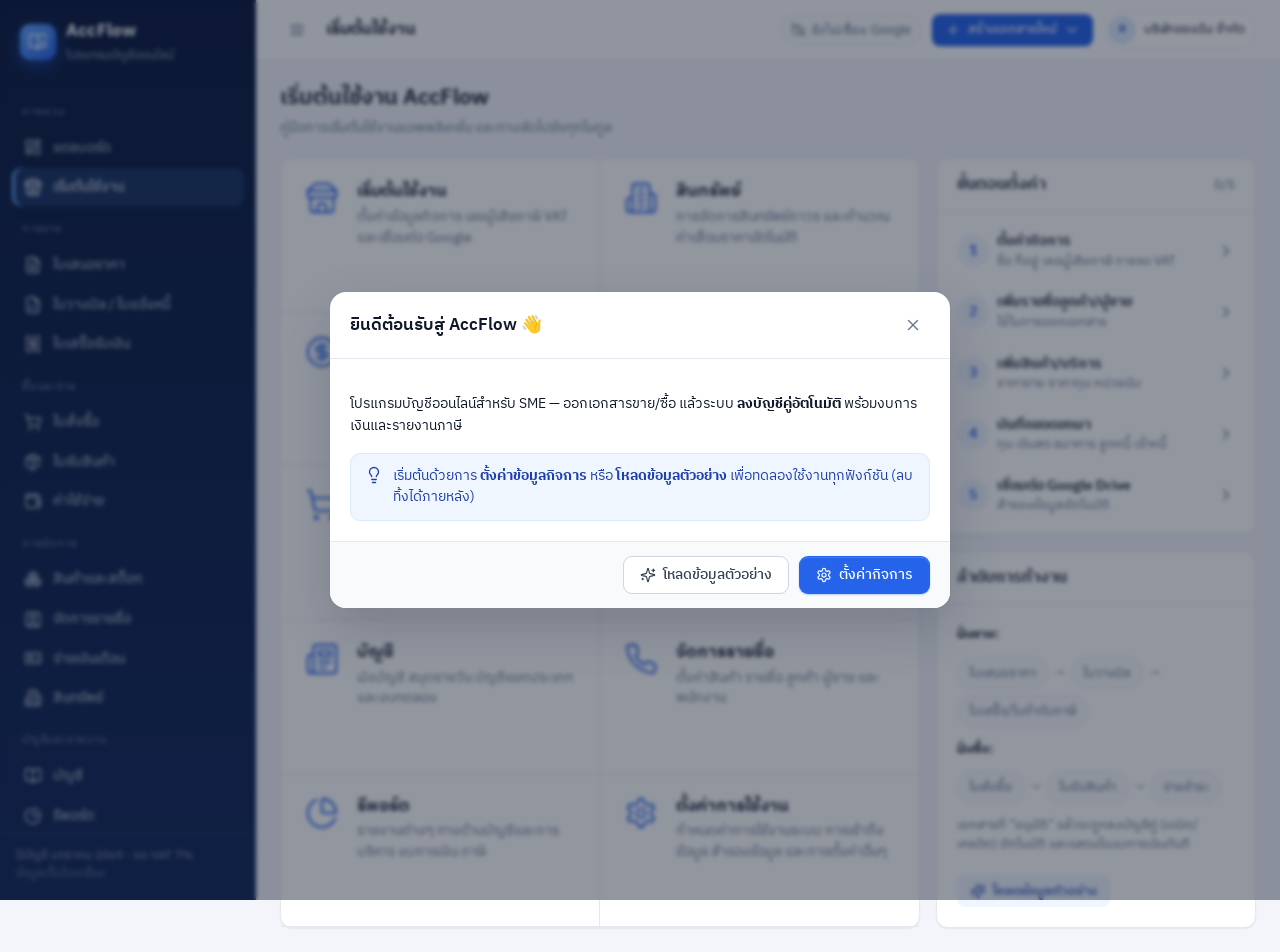
==== index.html @ b4a0552b "AccFlow: Thai online accounting web app Static SPA for GitHub Pages with Google Apps Script backend " ====
<!doctype html>
<html lang="th">
<head>
  <meta charset="utf-8">
  <meta name="viewport" content="width=device-width, initial-scale=1">
  <title>AccFlow — โปรแกรมบัญชีออนไลน์</title>
  <meta name="description" content="โปรแกรมบัญชีออนไลน์สำหรับ SME ไทย: ใบเสนอราคา ใบวางบิล ใบเสร็จ ซื้อ/ค่าใช้จ่าย สต็อก เงินเดือน สินทรัพย์ งบการเงิน ภาษี">
  <meta name="theme-color" content="#0b1b3f">
  <link rel="icon" href="data:image/svg+xml,%3Csvg xmlns='http://www.w3.org/2000/svg' viewBox='0 0 32 32'%3E%3Crect width='32' height='32' rx='8' fill='%232563eb'/%3E%3Cpath d='M9 22V10h3l4 7 4-7h3v12' stroke='white' stroke-width='2.5' fill='none' stroke-linejoin='round'/%3E%3C/svg%3E">
  <link rel="preconnect" href="https://fonts.googleapis.com">
  <link rel="preconnect" href="https://fonts.gstatic.com" crossorigin>
  <link href="https://fonts.googleapis.com/css2?family=IBM+Plex+Sans+Thai:wght@300;400;500;600;700&display=swap" rel="stylesheet">
  <link rel="stylesheet" href="css/style.css">
</head>
<body>
  <div class="app">
    <aside class="sidebar" id="sidebar">
      <div class="brand">
        <div class="brand-logo"><i data-lucide="book-open-check" class="ic"></i></div>
        <div><b>AccFlow</b><small>โปรแกรมบัญชีออนไลน์</small></div>
      </div>
      <nav class="nav" id="nav"></nav>
      <div class="sidebar-foot" id="sidebar-foot"></div>
    </aside>
    <div class="scrim" onclick="document.body.classList.remove('nav-open')"></div>
    <div class="main">
      <header class="topbar">
        <button class="icon-btn menu-btn" onclick="document.body.classList.toggle('nav-open')" aria-label="เมนู"><i data-lucide="menu" class="ic"></i></button>
        <div>
          <h1 id="page-title">แดชบอร์ด</h1>
        </div>
        <div class="topbar-right">
          <button id="sync-status" class="sync-pill" onclick="location.hash='#/settings/google'"></button>
          <div class="dropdown" id="new-doc-dd">
            <button class="btn btn-primary btn-sm" onclick="App.toggleDropdown('new-doc-dd', event)"><i data-lucide="plus" class="ic"></i><span class="hide-sm">สร้างเอกสารใหม่</span><i data-lucide="chevron-down" class="ic"></i></button>
            <div class="dropdown-menu" id="new-doc-menu"></div>
          </div>
          <div class="user-chip" id="user-chip"></div>
        </div>
      </header>
      <main class="content" id="view"></main>
    </div>
  </div>

  <script src="vendor/lucide.min.js"></script>
  <script src="vendor/chart.umd.min.js"></script>
  <script src="js/util.js"></script>
  <script src="js/store.js"></script>
  <script src="js/accounting.js"></script>
  <script src="js/print.js"></script>
  <script src="js/demo.js"></script>
  <script src="js/pages/dashboard.js"></script>
  <script src="js/pages/documents.js"></script>
  <script src="js/pages/contacts.js"></script>
  <script src="js/pages/products.js"></script>
  <script src="js/pages/payroll.js"></script>
  <script src="js/pages/assets.js"></script>
  <script src="js/pages/accounting.js"></script>
  <script src="js/pages/reports.js"></script>
  <script src="js/pages/settings.js"></script>
  <script src="js/app.js"></script>
</body>
</html>
---- css/style.css ----
/* ============================================================
 * AccFlow Design System
 * ============================================================ */
:root {
  --primary: #2563eb; --primary-600: #1d4ed8; --primary-700: #1e40af; --primary-50: #eff6ff; --primary-100: #dbeafe;
  --navy: #0b1b3f; --navy-2: #12285a;
  --bg: #f3f5fa; --surface: #ffffff; --surface-2: #f8fafc; --border: #e4e8f0; --border-strong: #cfd6e3;
  --text: #0f172a; --text-2: #334155; --muted: #64748b; --muted-2: #94a3b8;
  --success: #16a34a; --success-50: #ecfdf3; --warning: #d97706; --warning-50: #fffbeb;
  --danger: #dc2626; --danger-50: #fef2f2; --orange: #f97316; --orange-50: #fff7ed; --violet: #7c3aed; --violet-50: #f5f3ff;
  --teal: #0d9488; --teal-50: #f0fdfa;
  --radius: 12px; --radius-sm: 8px; --radius-lg: 16px;
  --shadow-sm: 0 1px 2px rgba(15, 23, 42, .06);
  --shadow: 0 1px 3px rgba(15, 23, 42, .06), 0 4px 16px rgba(15, 23, 42, .05);
  --shadow-lg: 0 20px 50px rgba(15, 23, 42, .18);
  --sidebar-w: 256px; --topbar-h: 60px;
  --font: 'IBM Plex Sans Thai', 'Sarabun', system-ui, -apple-system, 'Segoe UI', sans-serif;
}
* { box-sizing: border-box; }
html, body { margin: 0; padding: 0; }
body { font-family: var(--font); font-size: 14px; line-height: 1.55; color: var(--text); background: var(--bg); -webkit-font-smoothing: antialiased; }
a { color: var(--primary); text-decoration: none; }
a:hover { text-decoration: underline; }
h1, h2, h3, h4 { margin: 0; font-weight: 600; line-height: 1.3; }
.ic { width: 18px; height: 18px; flex-shrink: 0; }
.num { text-align: right; font-variant-numeric: tabular-nums; white-space: nowrap; }
.muted { color: var(--muted); }
.small { font-size: 12.5px; }
.nowrap { white-space: nowrap; }
.right { text-align: right; } .center { text-align: center; }
.mt-0{margin-top:0}.mt-1{margin-top:8px}.mt-2{margin-top:16px}.mt-3{margin-top:24px}.mb-2{margin-bottom:16px}
.flex { display: flex; align-items: center; gap: 8px; } .flex-1 { flex: 1; } .wrap { flex-wrap: wrap; } .between { justify-content: space-between; }
.grid { display: grid; gap: 16px; }
.g2 { grid-template-columns: repeat(2, minmax(0, 1fr)); } .g3 { grid-template-columns: repeat(3, minmax(0, 1fr)); } .g4 { grid-template-columns: repeat(4, minmax(0, 1fr)); }
.text-success { color: var(--success); } .text-danger { color: var(--danger); } .text-warning { color: var(--warning); } .text-primary { color: var(--primary); }
.fw-6 { font-weight: 600; } .fw-7 { font-weight: 700; }

/* ---------------- Layout ---------------- */
.app { display: flex; min-height: 100vh; }
.sidebar { position: fixed; inset: 0 auto 0 0; width: var(--sidebar-w); background: linear-gradient(180deg, var(--navy) 0%, var(--navy-2) 100%); color: #cbd5e1; display: flex; flex-direction: column; z-index: 40; transition: transform .25s; }
.brand { display: flex; align-items: center; gap: 10px; padding: 18px 20px; color: #fff; }
.brand-logo { width: 36px; height: 36px; border-radius: 10px; background: linear-gradient(135deg, #60a5fa, #2563eb); display: grid; place-items: center; box-shadow: 0 6px 16px rgba(37, 99, 235, .45); }
.brand-logo .ic { color: #fff; width: 20px; height: 20px; }
.brand b { font-size: 17px; letter-spacing: .2px; display: block; }
.brand small { font-size: 11.5px; color: #93a4c3; }
.nav { flex: 1; overflow-y: auto; padding: 6px 12px 16px; }
.nav::-webkit-scrollbar { width: 6px; } .nav::-webkit-scrollbar-thumb { background: rgba(255,255,255,.12); border-radius: 3px; }
.nav-sec { font-size: 11px; text-transform: uppercase; letter-spacing: .8px; color: #6f81a6; padding: 14px 10px 6px; }
.nav a { display: flex; align-items: center; gap: 11px; padding: 8.5px 12px; color: #cbd5e1; border-radius: 9px; font-size: 14px; margin: 1px 0; transition: background .15s, color .15s; }
.nav a:hover { background: rgba(255, 255, 255, .06); color: #fff; text-decoration: none; }
.nav a.active { background: rgba(96, 165, 250, .16); color: #fff; box-shadow: inset 3px 0 0 #60a5fa; }
.nav a .ic { width: 18px; height: 18px; opacity: .9; }
.nav a .badge { margin-left: auto; }
.sidebar-foot { padding: 12px 16px 16px; border-top: 1px solid rgba(255, 255, 255, .07); font-size: 12px; color: #8193b5; }
.main { flex: 1; margin-left: var(--sidebar-w); min-width: 0; display: flex; flex-direction: column; }
.topbar { position: sticky; top: 0; z-index: 30; height: var(--topbar-h); background: rgba(255, 255, 255, .88); backdrop-filter: blur(10px); border-bottom: 1px solid var(--border); display: flex; align-items: center; gap: 12px; padding: 0 24px; }
.topbar h1 { font-size: 17px; font-weight: 600; }
.topbar .crumbs { color: var(--muted); font-size: 13px; }
.topbar-right { margin-left: auto; display: flex; align-items: center; gap: 10px; }
.menu-btn { display: none; }
.user-chip { display: flex; align-items: center; gap: 8px; padding: 4px 10px 4px 4px; border: 1px solid var(--border); border-radius: 999px; background: #fff; font-size: 13px; max-width: 220px; }
.user-chip .avatar { width: 28px; height: 28px; border-radius: 50%; background: var(--primary-100); color: var(--primary-700); display: grid; place-items: center; font-weight: 600; font-size: 12px; flex-shrink: 0; }
.user-chip span { overflow: hidden; text-overflow: ellipsis; white-space: nowrap; }
.content { padding: 24px; max-width: 1480px; width: 100%; margin: 0 auto; }
.page-head { display: flex; align-items: flex-end; justify-content: space-between; gap: 16px; margin-bottom: 20px; flex-wrap: wrap; }
.page-head h2 { font-size: 22px; }
.page-head p { margin: 4px 0 0; color: var(--muted); }

/* ---------------- Sync pill ---------------- */
.sync-pill { display: inline-flex; align-items: center; gap: 6px; font-size: 12.5px; padding: 5px 10px; border-radius: 999px; background: var(--surface-2); border: 1px solid var(--border); color: var(--muted); cursor: pointer; }
.sync-pill .ic { width: 15px; height: 15px; }
.sync-pill.ok { color: var(--success); background: var(--success-50); border-color: #bbf7d0; }
.sync-pill.warn { color: var(--warning); background: var(--warning-50); border-color: #fde68a; }
.sync-pill.err { color: var(--danger); background: var(--danger-50); border-color: #fecaca; }
.spin .ic { animation: spin 1s linear infinite; }
@keyframes spin { to { transform: rotate(360deg); } }

/* ---------------- Buttons ---------------- */
.btn { display: inline-flex; align-items: center; justify-content: center; gap: 7px; height: 38px; padding: 0 16px; border-radius: 9px; border: 1px solid transparent; font: inherit; font-weight: 500; font-size: 14px; cursor: pointer; transition: all .15s; white-space: nowrap; background: #fff; color: var(--text-2); }
.btn .ic { width: 16px; height: 16px; }
.btn:hover { text-decoration: none; }
.btn:disabled { opacity: .5; cursor: not-allowed; }
.btn-primary { background: var(--primary); color: #fff; box-shadow: 0 1px 2px rgba(37, 99, 235, .3), inset 0 1px 0 rgba(255,255,255,.15); }
.btn-primary:hover:not(:disabled) { background: var(--primary-600); }
.btn-outline { border-color: var(--border-strong); background: #fff; }
.btn-outline:hover:not(:disabled) { border-color: var(--primary); color: var(--primary); background: var(--primary-50); }
.btn-ghost { background: transparent; color: var(--text-2); }
.btn-ghost:hover:not(:disabled) { background: var(--surface-2); }
.btn-success { background: var(--success); color: #fff; } .btn-success:hover:not(:disabled) { background: #15803d; }
.btn-danger { background: var(--danger); color: #fff; } .btn-danger:hover:not(:disabled) { background: #b91c1c; }
.btn-soft { background: var(--primary-50); color: var(--primary-700); } .btn-soft:hover:not(:disabled) { background: var(--primary-100); }
.btn-sm { height: 32px; padding: 0 12px; font-size: 13px; border-radius: 8px; }
.btn-xs { height: 26px; padding: 0 9px; font-size: 12px; border-radius: 6px; }
.icon-btn { width: 34px; height: 34px; display: inline-grid; place-items: center; border-radius: 8px; border: 0; background: transparent; color: var(--muted); cursor: pointer; }
.icon-btn:hover { background: var(--surface-2); color: var(--text); }
.icon-btn.danger:hover { background: var(--danger-50); color: var(--danger); }
.btn-group { display: inline-flex; gap: 8px; flex-wrap: wrap; }

/* dropdown */
.dropdown { position: relative; }
.dropdown-menu { position: absolute; right: 0; top: calc(100% + 6px); min-width: 230px; background: #fff; border: 1px solid var(--border); border-radius: 12px; box-shadow: var(--shadow-lg); padding: 6px; display: none; z-index: 60; }
.dropdown.open .dropdown-menu { display: block; animation: pop .15s ease-out; }
.dropdown-menu a, .dropdown-menu button { display: flex; align-items: center; gap: 10px; width: 100%; padding: 9px 12px; border-radius: 8px; color: var(--text-2); background: none; border: 0; font: inherit; cursor: pointer; text-align: left; }
.dropdown-menu a:hover, .dropdown-menu button:hover { background: var(--primary-50); color: var(--primary-700); text-decoration: none; }
.dropdown-menu .sep { height: 1px; background: var(--border); margin: 6px 4px; }
.dropdown-menu .lbl { font-size: 11px; color: var(--muted-2); padding: 6px 12px 2px; text-transform: uppercase; letter-spacing: .6px; }
@keyframes pop { from { opacity: 0; transform: translateY(-4px); } to { opacity: 1; transform: none; } }

/* ---------------- Cards ---------------- */
.card { background: var(--surface); border: 1px solid var(--border); border-radius: var(--radius); box-shadow: var(--shadow-sm); }
.card-head { display: flex; align-items: center; justify-content: space-between; gap: 12px; padding: 16px 20px; border-bottom: 1px solid var(--border); }
.card-head h3 { font-size: 15.5px; }
.card-body { padding: 20px; }
.card-body.p0 { padding: 0; }
.card + .card { margin-top: 16px; }
.grid > .card + .card, .grid > .card { margin-top: 0; }
.g21 { grid-template-columns: minmax(0, 2fr) minmax(0, 1fr); }
.g5 { grid-template-columns: repeat(5, minmax(0, 1fr)); }

/* KPI */
.kpi { padding: 18px 20px; display: flex; gap: 14px; align-items: flex-start; }
.kpi-ic { width: 44px; height: 44px; border-radius: 12px; display: grid; place-items: center; flex-shrink: 0; }
.kpi-ic .ic { width: 22px; height: 22px; }
.kpi-label { color: var(--muted); font-size: 13px; }
.kpi-value { font-size: 23px; font-weight: 700; letter-spacing: -.3px; font-variant-numeric: tabular-nums; margin-top: 2px; }
.kpi-sub { font-size: 12px; color: var(--muted); margin-top: 2px; }
.tone-blue { background: var(--primary-50); color: var(--primary); } .tone-green { background: var(--success-50); color: var(--success); }
.tone-orange { background: var(--orange-50); color: var(--orange); } .tone-red { background: var(--danger-50); color: var(--danger); }
.tone-violet { background: var(--violet-50); color: var(--violet); } .tone-teal { background: var(--teal-50); color: var(--teal); }

/* Hero welcome */
.hero { background: linear-gradient(120deg, #1e3a8a 0%, #2563eb 55%, #3b82f6 100%); color: #fff; border-radius: var(--radius-lg); padding: 24px 28px; position: relative; overflow: hidden; display: flex; justify-content: space-between; gap: 24px; flex-wrap: wrap; }
.hero::after { content: ''; position: absolute; right: -60px; top: -80px; width: 280px; height: 280px; border-radius: 50%; background: rgba(255, 255, 255, .08); }
.hero::before { content: ''; position: absolute; right: 120px; bottom: -120px; width: 220px; height: 220px; border-radius: 50%; background: rgba(255, 255, 255, .06); }
.hero h2 { font-size: 22px; } .hero p { margin: 6px 0 0; color: #dbeafe; font-size: 13.5px; }
.hero .meta { display: flex; gap: 18px; flex-wrap: wrap; margin-top: 14px; font-size: 13px; color: #e0ecff; }
.hero .meta span { display: inline-flex; align-items: center; gap: 6px; }
.hero .meta .ic { width: 15px; height: 15px; }
.hero-actions { display: flex; gap: 10px; align-items: flex-end; position: relative; z-index: 1; flex-wrap: wrap; }
.hero .btn { background: rgba(255, 255, 255, .15); color: #fff; border-color: rgba(255, 255, 255, .25); }
.hero .btn:hover { background: rgba(255, 255, 255, .25); }
.hero .btn-white { background: #fff; color: var(--primary-700); }
.hero .btn-white:hover { background: #eff6ff; }

/* Quick action tiles */
.qa { padding: 20px; text-align: center; transition: transform .15s, box-shadow .15s; }
.qa:hover { transform: translateY(-2px); box-shadow: var(--shadow); }
.qa-ic { width: 64px; height: 64px; border-radius: 18px; margin: 0 auto 12px; display: grid; place-items: center; }
.qa-ic .ic { width: 30px; height: 30px; }
.qa h4 { font-size: 16px; margin-bottom: 10px; }
.qa ul { list-style: none; padding: 0; margin: 0; text-align: left; }
.qa li a { display: flex; align-items: center; gap: 8px; padding: 6px 8px; border-radius: 8px; font-size: 13.5px; }
.qa li a:hover { background: var(--primary-50); text-decoration: none; }
.qa li .ic { width: 15px; height: 15px; }

/* status summary list (dashboard right) */
.stat-list { list-style: none; margin: 0; padding: 0; }
.stat-list li { display: flex; justify-content: space-between; padding: 7px 0; border-bottom: 1px dashed var(--border); font-size: 13.5px; }
.stat-list li:last-child { border-bottom: 0; }
.stat-list li a { color: var(--text-2); }
.stat-list .danger, .stat-list .danger a { color: var(--danger); }

/* Hub (getting-started) */
.hub { display: grid; grid-template-columns: repeat(2, minmax(0, 1fr)); }
.hub a { display: flex; gap: 18px; padding: 22px 24px; border-bottom: 1px solid var(--border); color: var(--text); transition: background .15s; }
.hub a:nth-child(odd) { border-right: 1px solid var(--border); }
.hub a:hover { background: var(--primary-50); text-decoration: none; }
.hub .ic { width: 34px; height: 34px; color: var(--primary); stroke-width: 1.5; }
.hub h4 { font-size: 16.5px; } .hub p { margin: 4px 0 0; color: var(--muted); font-size: 13.5px; }

/* ---------------- Summary strip (document lists) ---------------- */
.strip { display: grid; grid-template-columns: 180px repeat(3, minmax(0, 1fr)); gap: 0; border-radius: var(--radius); overflow: hidden; border: 1px solid var(--border); background: #fff; margin-bottom: 16px; }
.strip-first { padding: 14px 18px; text-align: center; display: flex; flex-direction: column; justify-content: center; border-right: 1px solid var(--border); }
.strip-first .lbl { font-size: 13px; font-weight: 600; } .strip-first .n { font-size: 30px; font-weight: 700; line-height: 1.2; } .strip-first .s { font-size: 12px; color: var(--muted); }
.strip-box { padding: 14px 18px; color: #fff; cursor: pointer; position: relative; transition: filter .15s; }
.strip-box:hover { filter: brightness(1.05); }
.strip-box.active::after { content: ''; position: absolute; left: 0; right: 0; bottom: 0; height: 4px; background: rgba(0, 0, 0, .25); }
.strip-box .t { font-size: 13px; font-weight: 600; opacity: .95; }
.strip-box .c { font-size: 12px; opacity: .9; margin-top: 4px; }
.strip-box .v { font-size: 20px; font-weight: 700; font-variant-numeric: tabular-nums; }
.sb-orange { background: linear-gradient(135deg, #f97316, #ea580c); }
.sb-slate { background: linear-gradient(135deg, #7c8aa5, #64748b); }
.sb-green { background: linear-gradient(135deg, #22c55e, #16a34a); }
.sb-blue { background: linear-gradient(135deg, #3b82f6, #2563eb); }
.sb-violet { background: linear-gradient(135deg, #8b5cf6, #7c3aed); }

/* ---------------- Toolbar / filters ---------------- */
.toolbar { display: flex; align-items: center; gap: 10px; padding: 12px 16px; border-bottom: 1px solid var(--border); flex-wrap: wrap; }
.search { position: relative; flex: 1; min-width: 200px; max-width: 420px; }
.search .ic { position: absolute; left: 11px; top: 50%; transform: translateY(-50%); color: var(--muted-2); width: 17px; height: 17px; }
.search input { padding-left: 36px !important; }
.tabs { display: flex; gap: 4px; border-bottom: 1px solid var(--border); padding: 0 16px; overflow-x: auto; }
.tabs a, .tabs button { padding: 12px 14px; color: var(--muted); border: 0; background: none; font: inherit; font-weight: 500; cursor: pointer; border-bottom: 2px solid transparent; margin-bottom: -1px; white-space: nowrap; display: inline-flex; gap: 7px; align-items: center; }
.tabs a:hover, .tabs button:hover { color: var(--text); text-decoration: none; }
.tabs .active { color: var(--primary); border-bottom-color: var(--primary); }
.tabs .ic { width: 16px; height: 16px; }
.seg { display: inline-flex; background: var(--surface-2); border: 1px solid var(--border); border-radius: 9px; padding: 3px; }
.seg button { border: 0; background: none; font: inherit; font-size: 13px; padding: 5px 12px; border-radius: 7px; color: var(--muted); cursor: pointer; }
.seg button.active { background: #fff; color: var(--primary-700); box-shadow: var(--shadow-sm); font-weight: 500; }

/* ---------------- Forms ---------------- */
.field { display: flex; flex-direction: column; gap: 6px; }
.field > label, .lbl-sm { font-size: 13px; color: var(--text-2); font-weight: 500; }
.field .hint { font-size: 12px; color: var(--muted); }
.req::after { content: ' *'; color: var(--danger); }
input[type=text], input[type=number], input[type=date], input[type=email], input[type=tel], input[type=url], input[type=password], input[type=month], input:not([type]), select, textarea {
  width: 100%; height: 38px; padding: 0 12px; border: 1px solid var(--border-strong); border-radius: 9px; font: inherit; font-size: 14px; color: var(--text); background: #fff; transition: border-color .15s, box-shadow .15s; }
textarea { height: auto; min-height: 76px; padding: 9px 12px; resize: vertical; }
select { appearance: none; background-image: url("data:image/svg+xml,%3Csvg xmlns='http://www.w3.org/2000/svg' width='16' height='16' fill='none' stroke='%2364748b' stroke-width='2' viewBox='0 0 24 24'%3E%3Cpath d='m6 9 6 6 6-6'/%3E%3C/svg%3E"); background-repeat: no-repeat; background-position: right 10px center; padding-right: 32px; }
input:focus, select:focus, textarea:focus { outline: none; border-color: var(--primary); box-shadow: 0 0 0 3px rgba(37, 99, 235, .15); }
input[readonly], input:disabled, select:disabled, textarea:disabled, textarea[readonly] { background: var(--surface-2); color: var(--text-2); }
input.num { text-align: right; }
.check { display: inline-flex; align-items: center; gap: 8px; cursor: pointer; user-select: none; }
.check input { width: 17px; height: 17px; accent-color: var(--primary); }
.form-grid { display: grid; grid-template-columns: repeat(2, minmax(0, 1fr)); gap: 14px 16px; }
.form-grid .full { grid-column: 1 / -1; }
.form-grid.g3 { grid-template-columns: repeat(3, minmax(0, 1fr)); }
.form-grid.g4 { grid-template-columns: repeat(4, minmax(0, 1fr)); }
.input-sm { height: 32px !important; font-size: 13.5px !important; padding: 0 8px !important; }

/* switch */
.switch { position: relative; width: 38px; height: 22px; display: inline-block; flex-shrink: 0; }
.switch input { opacity: 0; width: 0; height: 0; }
.switch span { position: absolute; inset: 0; background: #cbd5e1; border-radius: 22px; cursor: pointer; transition: .2s; }
.switch span::before { content: ''; position: absolute; width: 16px; height: 16px; left: 3px; top: 3px; background: #fff; border-radius: 50%; transition: .2s; box-shadow: 0 1px 2px rgba(0,0,0,.2); }
.switch input:checked + span { background: var(--primary); }
.switch input:checked + span::before { transform: translateX(16px); }
.switch input:disabled + span { opacity: .45; cursor: not-allowed; }

/* ---------------- Tables ---------------- */
.table-wrap { overflow-x: auto; }
table.tbl { width: 100%; border-collapse: collapse; font-size: 13.5px; }
.tbl th { background: var(--surface-2); color: var(--text-2); font-weight: 600; text-align: left; padding: 11px 14px; border-bottom: 1px solid var(--border); white-space: nowrap; font-size: 13px; }
.tbl td { padding: 11px 14px; border-bottom: 1px solid var(--border); vertical-align: middle; }
.tbl tbody tr:hover td { background: #f8fbff; }
.tbl tr.clickable { cursor: pointer; }
.tbl tfoot td { font-weight: 700; background: var(--surface-2); border-top: 2px solid var(--border-strong); }
.tbl .sub td { background: #fbfcfe; }
.tbl tr.group td { background: var(--primary-50); font-weight: 600; color: var(--primary-700); }
.tbl.compact td, .tbl.compact th { padding: 7px 12px; }
.tbl .doc-link { font-weight: 600; }
.tbl td.actions { white-space: nowrap; text-align: right; width: 1%; }
.empty { text-align: center; padding: 56px 20px; color: var(--muted); }
.empty .ic { width: 48px; height: 48px; color: var(--muted-2); stroke-width: 1.3; margin-bottom: 10px; }
.empty h4 { color: var(--text-2); margin-bottom: 4px; font-size: 15px; }
.pager { display: flex; align-items: center; justify-content: space-between; padding: 12px 16px; font-size: 13px; color: var(--muted); gap: 12px; flex-wrap: wrap; }
.pager .sizes button { border: 0; background: none; color: var(--primary); cursor: pointer; font: inherit; padding: 2px 5px; }
.pager .sizes button.active { font-weight: 700; text-decoration: underline; }

/* status chips */
.chip { display: inline-flex; align-items: center; gap: 6px; font-size: 12.5px; font-weight: 500; padding: 3px 10px; border-radius: 999px; white-space: nowrap; }
.chip::before { content: ''; width: 7px; height: 7px; border-radius: 50%; background: currentColor; }
.chip-draft { background: #f1f5f9; color: #64748b; }
.chip-pending { background: var(--warning-50); color: var(--warning); }
.chip-approved { background: var(--primary-50); color: var(--primary); }
.chip-paid, .chip-done { background: var(--success-50); color: var(--success); }
.chip-overdue, .chip-void { background: var(--danger-50); color: var(--danger); }
.chip-info { background: var(--violet-50); color: var(--violet); }
.badge { display: inline-grid; place-items: center; min-width: 20px; height: 20px; padding: 0 6px; font-size: 11px; font-weight: 600; border-radius: 10px; background: var(--danger); color: #fff; }
.tag { display: inline-block; font-size: 11.5px; padding: 1px 8px; border-radius: 6px; background: var(--surface-2); border: 1px solid var(--border); color: var(--muted); }

/* ---------------- Document editor ---------------- */
.doc-head { display: flex; justify-content: space-between; align-items: center; gap: 16px; flex-wrap: wrap; margin-bottom: 16px; }
.doc-head .title { display: flex; align-items: center; gap: 12px; }
.doc-head h2 { font-size: 20px; }
.doc-paper { background: #fff; border: 1px solid var(--border); border-radius: var(--radius-lg); box-shadow: var(--shadow); }
.doc-paper .section { padding: 22px 26px; border-bottom: 1px solid var(--border); }
.doc-paper .section:last-child { border-bottom: 0; }
.doc-grid { display: grid; grid-template-columns: 1.3fr 1fr; gap: 28px; }
.party-box { background: var(--surface-2); border: 1px dashed var(--border-strong); border-radius: 10px; padding: 12px 14px; font-size: 13px; color: var(--text-2); margin-top: 10px; min-height: 64px; }
.items-tbl { width: 100%; border-collapse: separate; border-spacing: 0; }
.items-tbl th { font-size: 12.5px; color: var(--muted); font-weight: 600; text-align: left; padding: 8px 6px; border-bottom: 1px solid var(--border); }
.items-tbl td { padding: 6px; vertical-align: top; border-bottom: 1px solid #f1f4f9; }
.items-tbl td.idx { color: var(--muted-2); width: 30px; padding-top: 14px; text-align: center; }
.items-tbl .amount { padding-top: 14px; font-weight: 600; }
.items-tbl input, .items-tbl select { height: 36px; font-size: 13.5px; }
.items-tbl .desc-wrap { display: flex; flex-direction: column; gap: 6px; }
.totals { width: 100%; max-width: 420px; margin-left: auto; }
.totals .row { display: flex; justify-content: space-between; align-items: center; gap: 12px; padding: 7px 0; font-size: 14px; }
.totals .row > span:last-child { font-variant-numeric: tabular-nums; }
.totals .row.grand { border-top: 2px solid var(--text); margin-top: 6px; padding-top: 12px; font-size: 17px; font-weight: 700; }
.totals .row.net { background: var(--primary-50); margin: 8px -12px 0; padding: 10px 12px; border-radius: 9px; color: var(--primary-700); font-weight: 700; font-size: 16px; }
.totals select, .totals input { height: 32px; font-size: 13px; width: auto; }
.baht-text { background: var(--surface-2); border-radius: 8px; padding: 8px 12px; font-size: 13px; color: var(--text-2); margin-top: 10px; text-align: center; }
.flow { display: flex; align-items: center; gap: 6px; flex-wrap: wrap; font-size: 13px; }
.flow .step { display: inline-flex; align-items: center; gap: 6px; padding: 5px 11px; border-radius: 999px; background: var(--surface-2); border: 1px solid var(--border); color: var(--muted); }
.flow .step.done { background: var(--success-50); border-color: #bbf7d0; color: var(--success); }
.flow .step.cur { background: var(--primary-50); border-color: var(--primary-100); color: var(--primary-700); font-weight: 600; }
.flow .arrow { color: var(--muted-2); }
.lock-note { display: flex; gap: 10px; align-items: center; background: var(--warning-50); border: 1px solid #fde68a; color: #92400e; padding: 10px 14px; border-radius: 10px; font-size: 13.5px; margin-bottom: 14px; }

/* ---------------- Reports ---------------- */
.report { max-width: 900px; margin: 0 auto; }
.report-title { text-align: center; padding: 22px 20px 6px; }
.report-title h3 { font-size: 18px; } .report-title p { margin: 4px 0 0; color: var(--muted); font-size: 13px; }
.fs { width: 100%; border-collapse: collapse; font-size: 14px; }
.fs td { padding: 7px 14px; }
.fs .h td { font-weight: 700; padding-top: 16px; color: var(--primary-700); }
.fs .i td:first-child { padding-left: 34px; }
.fs .t td { font-weight: 600; border-top: 1px solid var(--border-strong); }
.fs .gt td { font-weight: 700; border-top: 1px solid var(--text); border-bottom: 3px double var(--text); font-size: 15px; }
.fs .code { color: var(--muted); font-size: 12px; margin-right: 8px; }
.alert { display: flex; gap: 10px; padding: 12px 14px; border-radius: 10px; font-size: 13.5px; align-items: flex-start; }
.alert-ok { background: var(--success-50); color: #166534; border: 1px solid #bbf7d0; }
.alert-err { background: var(--danger-50); color: #991b1b; border: 1px solid #fecaca; }
.alert-info { background: var(--primary-50); color: var(--primary-700); border: 1px solid var(--primary-100); }
.alert-warn { background: var(--warning-50); color: #92400e; border: 1px solid #fde68a; }
.chart-box { position: relative; height: 290px; }

/* ---------------- Modal ---------------- */
.modal-overlay { position: fixed; inset: 0; background: rgba(15, 23, 42, .45); backdrop-filter: blur(2px); display: grid; place-items: center; z-index: 100; padding: 20px; opacity: 0; transition: opacity .2s; }
.modal-overlay.show { opacity: 1; }
.modal { background: #fff; border-radius: var(--radius-lg); box-shadow: var(--shadow-lg); width: 100%; max-height: calc(100vh - 40px); display: flex; flex-direction: column; transform: translateY(10px) scale(.98); transition: transform .2s; }
.modal-overlay.show .modal { transform: none; }
.modal-sm { max-width: 420px; } .modal-md { max-width: 620px; } .modal-lg { max-width: 860px; } .modal-xl { max-width: 1140px; }
.modal-head { display: flex; justify-content: space-between; align-items: center; padding: 16px 20px; border-bottom: 1px solid var(--border); }
.modal-head h3 { font-size: 17px; }
.modal-body { padding: 20px; overflow-y: auto; }
.modal-foot { padding: 14px 20px; border-top: 1px solid var(--border); display: flex; justify-content: flex-end; gap: 10px; background: var(--surface-2); border-radius: 0 0 var(--radius-lg) var(--radius-lg); }
.confirm-msg { margin: 0; font-size: 14.5px; color: var(--text-2); }

/* toast */
#toasts { position: fixed; right: 20px; bottom: 20px; z-index: 200; display: flex; flex-direction: column; gap: 10px; }
.toast { display: flex; align-items: center; gap: 10px; background: #0f172a; color: #fff; padding: 12px 16px; border-radius: 10px; box-shadow: var(--shadow-lg); font-size: 14px; transform: translateX(120%); transition: transform .3s; max-width: 380px; }
.toast.show { transform: none; }
.toast-success .ic { color: #4ade80; } .toast-error .ic { color: #f87171; } .toast-warning .ic { color: #fbbf24; } .toast-info .ic { color: #60a5fa; }

/* overlay for mobile sidebar */
.scrim { display: none; }

/* ---------------- Responsive ---------------- */
@media (max-width: 1100px) {
  .g4 { grid-template-columns: repeat(2, minmax(0, 1fr)); }
  .doc-grid { grid-template-columns: 1fr; }
}
@media (max-width: 900px) {
  .sidebar { transform: translateX(-100%); }
  body.nav-open .sidebar { transform: none; }
  body.nav-open .scrim { display: block; position: fixed; inset: 0; background: rgba(15, 23, 42, .4); z-index: 35; }
  .main { margin-left: 0; }
  .menu-btn { display: inline-grid; }
  .content { padding: 16px; }
  .topbar { padding: 0 12px; }
  .g3, .g2, .g21 { grid-template-columns: 1fr; }
  .g5 { grid-template-columns: repeat(2, minmax(0, 1fr)); }
  .hero { padding: 20px; }
  .page-head h2 { font-size: 19px; }
  .strip { grid-template-columns: 1fr 1fr; }
  .strip-first { grid-column: 1 / -1; border-right: 0; border-bottom: 1px solid var(--border); }
  .hub { grid-template-columns: 1fr; }
  .hub a:nth-child(odd) { border-right: 0; }
  .form-grid, .form-grid.g3, .form-grid.g4 { grid-template-columns: 1fr; }
  .user-chip span, .sync-pill span, .hide-sm { display: none; }
  .doc-paper .section { padding: 16px; }
}
@media (max-width: 560px) {
  .toolbar .flex { flex-wrap: wrap; } .toolbar input[type=date] { max-width: 150px; }
  .report { overflow-x: auto; } .g4 { grid-template-columns: 1fr; } }

@media print {
  .sidebar, .topbar, .no-print, .toolbar, .tabs, .pager { display: none !important; }
  .main { margin: 0; } .content { padding: 0; max-width: none; }
  .card { box-shadow: none; border: 0; }
  body { background: #fff; }
}
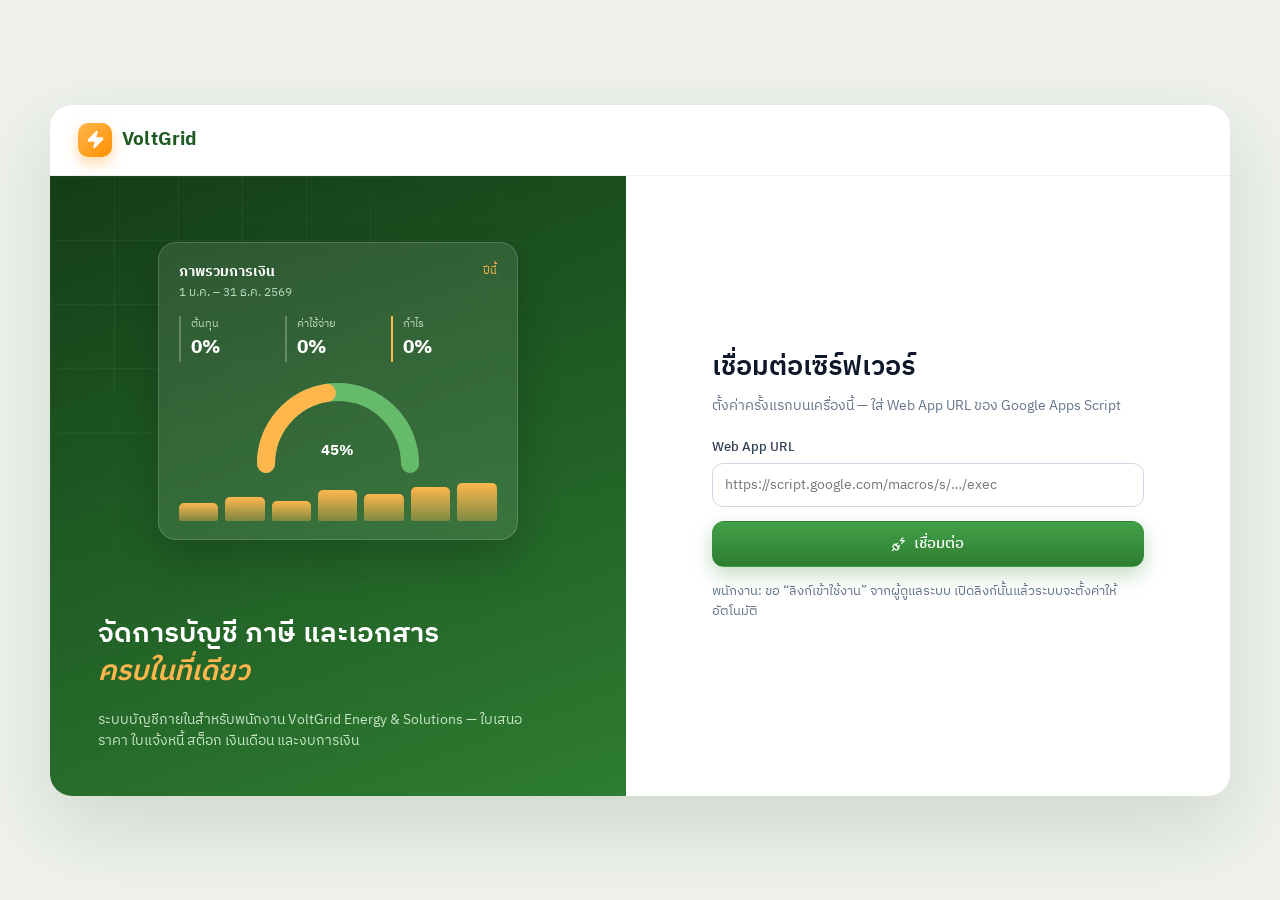
==== commit 9aa36667: "Add login, registration, user management and activity log; VoltGrid branding - Login page (split lay" ====
--- a/index.html
+++ b/index.html
@@ -3,10 +3,10 @@
 <head>
   <meta charset="utf-8">
   <meta name="viewport" content="width=device-width, initial-scale=1">
-  <title>AccFlow — โปรแกรมบัญชีออนไลน์</title>
+  <title>VoltGrid Accounting — ระบบบัญชีออนไลน์</title>
   <meta name="description" content="โปรแกรมบัญชีออนไลน์สำหรับ SME ไทย: ใบเสนอราคา ใบวางบิล ใบเสร็จ ซื้อ/ค่าใช้จ่าย สต็อก เงินเดือน สินทรัพย์ งบการเงิน ภาษี">
-  <meta name="theme-color" content="#0b1b3f">
-  <link rel="icon" href="data:image/svg+xml,%3Csvg xmlns='http://www.w3.org/2000/svg' viewBox='0 0 32 32'%3E%3Crect width='32' height='32' rx='8' fill='%232563eb'/%3E%3Cpath d='M9 22V10h3l4 7 4-7h3v12' stroke='white' stroke-width='2.5' fill='none' stroke-linejoin='round'/%3E%3C/svg%3E">
+  <meta name="theme-color" content="#1f5a23">
+  <link rel="icon" href="data:image/svg+xml,%3Csvg xmlns='http://www.w3.org/2000/svg' viewBox='0 0 32 32'%3E%3Crect width='32' height='32' rx='8' fill='%232E7D32'/%3E%3Cpath d='M18 4 8 18h7l-2 10 10-14h-7z' fill='%23FF8F00'/%3E%3C/svg%3E">
   <link rel="preconnect" href="https://fonts.googleapis.com">
   <link rel="preconnect" href="https://fonts.gstatic.com" crossorigin>
   <link href="https://fonts.googleapis.com/css2?family=IBM+Plex+Sans+Thai:wght@300;400;500;600;700&display=swap" rel="stylesheet">
@@ -16,8 +16,8 @@
   <div class="app">
     <aside class="sidebar" id="sidebar">
       <div class="brand">
-        <div class="brand-logo"><i data-lucide="book-open-check" class="ic"></i></div>
-        <div><b>AccFlow</b><small>โปรแกรมบัญชีออนไลน์</small></div>
+        <div class="brand-logo"><i data-lucide="zap" class="ic"></i></div>
+        <div><b>VoltGrid</b><small>Energy &amp; Solutions · บัญชี</small></div>
       </div>
       <nav class="nav" id="nav"></nav>
       <div class="sidebar-foot" id="sidebar-foot"></div>
@@ -30,12 +30,12 @@
           <h1 id="page-title">แดชบอร์ด</h1>
         </div>
         <div class="topbar-right">
-          <button id="sync-status" class="sync-pill" onclick="location.hash='#/settings/google'"></button>
+          <button id="sync-status" class="sync-pill" onclick="Sync.refresh({ quiet: false })" title="ซิงก์ข้อมูล"></button>
           <div class="dropdown" id="new-doc-dd">
             <button class="btn btn-primary btn-sm" onclick="App.toggleDropdown('new-doc-dd', event)"><i data-lucide="plus" class="ic"></i><span class="hide-sm">สร้างเอกสารใหม่</span><i data-lucide="chevron-down" class="ic"></i></button>
             <div class="dropdown-menu" id="new-doc-menu"></div>
           </div>
-          <div class="user-chip" id="user-chip"></div>
+          <div class="dropdown" id="user-dd"><div class="user-chip" id="user-chip"></div></div>
         </div>
       </header>
       <main class="content" id="view"></main>
@@ -44,9 +44,11 @@
 
   <script src="vendor/lucide.min.js"></script>
   <script src="vendor/chart.umd.min.js"></script>
+  <script src="js/config.js"></script>
   <script src="js/util.js"></script>
   <script src="js/store.js"></script>
   <script src="js/accounting.js"></script>
+  <script src="js/auth.js"></script>
   <script src="js/print.js"></script>
   <script src="js/demo.js"></script>
   <script src="js/pages/dashboard.js"></script>
--- a/css/style.css
+++ b/css/style.css
@@ -2,12 +2,13 @@
  * AccFlow Design System
  * ============================================================ */
 :root {
-  --primary: #2563eb; --primary-600: #1d4ed8; --primary-700: #1e40af; --primary-50: #eff6ff; --primary-100: #dbeafe;
-  --navy: #0b1b3f; --navy-2: #12285a;
-  --bg: #f3f5fa; --surface: #ffffff; --surface-2: #f8fafc; --border: #e4e8f0; --border-strong: #cfd6e3;
+  --primary: #2E7D32; --primary-600: #276c2b; --primary-700: #1f5a23; --primary-50: #edf7ee; --primary-100: #C8E6C9;
+  --accent: #FF8F00; --accent-2: #FFB74D; --accent-50: #fff4e0; --green-2: #388E3C;
+  --navy: #143d18; --navy-2: #1f5a23;
+  --bg: #f4f6f3; --surface: #ffffff; --surface-2: #f8fafc; --border: #e4e8f0; --border-strong: #cfd6e3;
   --text: #0f172a; --text-2: #334155; --muted: #64748b; --muted-2: #94a3b8;
   --success: #16a34a; --success-50: #ecfdf3; --warning: #d97706; --warning-50: #fffbeb;
-  --danger: #dc2626; --danger-50: #fef2f2; --orange: #f97316; --orange-50: #fff7ed; --violet: #7c3aed; --violet-50: #f5f3ff;
+  --danger: #dc2626; --danger-50: #fef2f2; --orange: #FF8F00; --orange-50: #fff4e0; --violet: #7c3aed; --violet-50: #f5f3ff;
   --teal: #0d9488; --teal-50: #f0fdfa;
   --radius: 12px; --radius-sm: 8px; --radius-lg: 16px;
   --shadow-sm: 0 1px 2px rgba(15, 23, 42, .06);
@@ -37,21 +38,21 @@
 
 /* ---------------- Layout ---------------- */
 .app { display: flex; min-height: 100vh; }
-.sidebar { position: fixed; inset: 0 auto 0 0; width: var(--sidebar-w); background: linear-gradient(180deg, var(--navy) 0%, var(--navy-2) 100%); color: #cbd5e1; display: flex; flex-direction: column; z-index: 40; transition: transform .25s; }
+.sidebar { position: fixed; inset: 0 auto 0 0; width: var(--sidebar-w); background: linear-gradient(180deg, var(--navy) 0%, var(--navy-2) 100%); color: #dcecdc; display: flex; flex-direction: column; z-index: 40; transition: transform .25s; }
 .brand { display: flex; align-items: center; gap: 10px; padding: 18px 20px; color: #fff; }
-.brand-logo { width: 36px; height: 36px; border-radius: 10px; background: linear-gradient(135deg, #60a5fa, #2563eb); display: grid; place-items: center; box-shadow: 0 6px 16px rgba(37, 99, 235, .45); }
+.brand-logo { width: 36px; height: 36px; border-radius: 10px; background: linear-gradient(135deg, #FFB74D, #FF8F00); display: grid; place-items: center; box-shadow: 0 6px 16px rgba(255, 143, 0, .4); }
 .brand-logo .ic { color: #fff; width: 20px; height: 20px; }
 .brand b { font-size: 17px; letter-spacing: .2px; display: block; }
-.brand small { font-size: 11.5px; color: #93a4c3; }
+.brand small { font-size: 11.5px; color: #a8cbaa; }
 .nav { flex: 1; overflow-y: auto; padding: 6px 12px 16px; }
 .nav::-webkit-scrollbar { width: 6px; } .nav::-webkit-scrollbar-thumb { background: rgba(255,255,255,.12); border-radius: 3px; }
-.nav-sec { font-size: 11px; text-transform: uppercase; letter-spacing: .8px; color: #6f81a6; padding: 14px 10px 6px; }
-.nav a { display: flex; align-items: center; gap: 11px; padding: 8.5px 12px; color: #cbd5e1; border-radius: 9px; font-size: 14px; margin: 1px 0; transition: background .15s, color .15s; }
+.nav-sec { font-size: 11px; text-transform: uppercase; letter-spacing: .8px; color: #8fbf94; padding: 14px 10px 6px; }
+.nav a { display: flex; align-items: center; gap: 11px; padding: 8.5px 12px; color: #dcecdc; border-radius: 9px; font-size: 14px; margin: 1px 0; transition: background .15s, color .15s; }
 .nav a:hover { background: rgba(255, 255, 255, .06); color: #fff; text-decoration: none; }
-.nav a.active { background: rgba(96, 165, 250, .16); color: #fff; box-shadow: inset 3px 0 0 #60a5fa; }
+.nav a.active { background: rgba(255, 183, 77, .16); color: #fff; box-shadow: inset 3px 0 0 #FF8F00; }
 .nav a .ic { width: 18px; height: 18px; opacity: .9; }
 .nav a .badge { margin-left: auto; }
-.sidebar-foot { padding: 12px 16px 16px; border-top: 1px solid rgba(255, 255, 255, .07); font-size: 12px; color: #8193b5; }
+.sidebar-foot { padding: 12px 16px 16px; border-top: 1px solid rgba(255, 255, 255, .07); font-size: 12px; color: #a1c7a4; }
 .main { flex: 1; margin-left: var(--sidebar-w); min-width: 0; display: flex; flex-direction: column; }
 .topbar { position: sticky; top: 0; z-index: 30; height: var(--topbar-h); background: rgba(255, 255, 255, .88); backdrop-filter: blur(10px); border-bottom: 1px solid var(--border); display: flex; align-items: center; gap: 12px; padding: 0 24px; }
 .topbar h1 { font-size: 17px; font-weight: 600; }
@@ -80,7 +81,7 @@
 .btn .ic { width: 16px; height: 16px; }
 .btn:hover { text-decoration: none; }
 .btn:disabled { opacity: .5; cursor: not-allowed; }
-.btn-primary { background: var(--primary); color: #fff; box-shadow: 0 1px 2px rgba(37, 99, 235, .3), inset 0 1px 0 rgba(255,255,255,.15); }
+.btn-primary { background: var(--primary); color: #fff; box-shadow: 0 1px 2px rgba(46, 125, 50, .3), inset 0 1px 0 rgba(255,255,255,.15); }
 .btn-primary:hover:not(:disabled) { background: var(--primary-600); }
 .btn-outline { border-color: var(--border-strong); background: #fff; }
 .btn-outline:hover:not(:disabled) { border-color: var(--primary); color: var(--primary); background: var(--primary-50); }
@@ -129,18 +130,18 @@
 .tone-violet { background: var(--violet-50); color: var(--violet); } .tone-teal { background: var(--teal-50); color: var(--teal); }
 
 /* Hero welcome */
-.hero { background: linear-gradient(120deg, #1e3a8a 0%, #2563eb 55%, #3b82f6 100%); color: #fff; border-radius: var(--radius-lg); padding: 24px 28px; position: relative; overflow: hidden; display: flex; justify-content: space-between; gap: 24px; flex-wrap: wrap; }
+.hero { background: linear-gradient(120deg, #143d18 0%, #2E7D32 55%, #388E3C 100%); color: #fff; border-radius: var(--radius-lg); padding: 24px 28px; position: relative; overflow: hidden; display: flex; justify-content: space-between; gap: 24px; flex-wrap: wrap; }
 .hero::after { content: ''; position: absolute; right: -60px; top: -80px; width: 280px; height: 280px; border-radius: 50%; background: rgba(255, 255, 255, .08); }
 .hero::before { content: ''; position: absolute; right: 120px; bottom: -120px; width: 220px; height: 220px; border-radius: 50%; background: rgba(255, 255, 255, .06); }
-.hero h2 { font-size: 22px; } .hero p { margin: 6px 0 0; color: #dbeafe; font-size: 13.5px; }
-.hero .meta { display: flex; gap: 18px; flex-wrap: wrap; margin-top: 14px; font-size: 13px; color: #e0ecff; }
+.hero h2 { font-size: 22px; } .hero p { margin: 6px 0 0; color: #e3f2e4; font-size: 13.5px; }
+.hero .meta { display: flex; gap: 18px; flex-wrap: wrap; margin-top: 14px; font-size: 13px; color: #e3f2e4; }
 .hero .meta span { display: inline-flex; align-items: center; gap: 6px; }
 .hero .meta .ic { width: 15px; height: 15px; }
 .hero-actions { display: flex; gap: 10px; align-items: flex-end; position: relative; z-index: 1; flex-wrap: wrap; }
 .hero .btn { background: rgba(255, 255, 255, .15); color: #fff; border-color: rgba(255, 255, 255, .25); }
 .hero .btn:hover { background: rgba(255, 255, 255, .25); }
-.hero .btn-white { background: #fff; color: var(--primary-700); }
-.hero .btn-white:hover { background: #eff6ff; }
+.hero .btn-white { background: #FF8F00; color: #fff; border-color: #FF8F00; }
+.hero .btn-white:hover { background: #f08400; }
 
 /* Quick action tiles */
 .qa { padding: 20px; text-align: center; transition: transform .15s, box-shadow .15s; }
@@ -178,10 +179,10 @@
 .strip-box .t { font-size: 13px; font-weight: 600; opacity: .95; }
 .strip-box .c { font-size: 12px; opacity: .9; margin-top: 4px; }
 .strip-box .v { font-size: 20px; font-weight: 700; font-variant-numeric: tabular-nums; }
-.sb-orange { background: linear-gradient(135deg, #f97316, #ea580c); }
+.sb-orange { background: linear-gradient(135deg, #FFA726, #FF8F00); }
 .sb-slate { background: linear-gradient(135deg, #7c8aa5, #64748b); }
-.sb-green { background: linear-gradient(135deg, #22c55e, #16a34a); }
-.sb-blue { background: linear-gradient(135deg, #3b82f6, #2563eb); }
+.sb-green { background: linear-gradient(135deg, #43A047, #2E7D32); }
+.sb-blue { background: linear-gradient(135deg, #388E3C, #2E7D32); }
 .sb-violet { background: linear-gradient(135deg, #8b5cf6, #7c3aed); }
 
 /* ---------------- Toolbar / filters ---------------- */
@@ -207,7 +208,7 @@
   width: 100%; height: 38px; padding: 0 12px; border: 1px solid var(--border-strong); border-radius: 9px; font: inherit; font-size: 14px; color: var(--text); background: #fff; transition: border-color .15s, box-shadow .15s; }
 textarea { height: auto; min-height: 76px; padding: 9px 12px; resize: vertical; }
 select { appearance: none; background-image: url("data:image/svg+xml,%3Csvg xmlns='http://www.w3.org/2000/svg' width='16' height='16' fill='none' stroke='%2364748b' stroke-width='2' viewBox='0 0 24 24'%3E%3Cpath d='m6 9 6 6 6-6'/%3E%3C/svg%3E"); background-repeat: no-repeat; background-position: right 10px center; padding-right: 32px; }
-input:focus, select:focus, textarea:focus { outline: none; border-color: var(--primary); box-shadow: 0 0 0 3px rgba(37, 99, 235, .15); }
+input:focus, select:focus, textarea:focus { outline: none; border-color: var(--primary); box-shadow: 0 0 0 3px rgba(46, 125, 50, .15); }
 input[readonly], input:disabled, select:disabled, textarea:disabled, textarea[readonly] { background: var(--surface-2); color: var(--text-2); }
 input.num { text-align: right; }
 .check { display: inline-flex; align-items: center; gap: 8px; cursor: pointer; user-select: none; }
@@ -232,7 +233,7 @@
 table.tbl { width: 100%; border-collapse: collapse; font-size: 13.5px; }
 .tbl th { background: var(--surface-2); color: var(--text-2); font-weight: 600; text-align: left; padding: 11px 14px; border-bottom: 1px solid var(--border); white-space: nowrap; font-size: 13px; }
 .tbl td { padding: 11px 14px; border-bottom: 1px solid var(--border); vertical-align: middle; }
-.tbl tbody tr:hover td { background: #f8fbff; }
+.tbl tbody tr:hover td { background: #f5faf5; }
 .tbl tr.clickable { cursor: pointer; }
 .tbl tfoot td { font-weight: 700; background: var(--surface-2); border-top: 2px solid var(--border-strong); }
 .tbl .sub td { background: #fbfcfe; }
@@ -251,8 +252,8 @@
 .chip { display: inline-flex; align-items: center; gap: 6px; font-size: 12.5px; font-weight: 500; padding: 3px 10px; border-radius: 999px; white-space: nowrap; }
 .chip::before { content: ''; width: 7px; height: 7px; border-radius: 50%; background: currentColor; }
 .chip-draft { background: #f1f5f9; color: #64748b; }
-.chip-pending { background: var(--warning-50); color: var(--warning); }
-.chip-approved { background: var(--primary-50); color: var(--primary); }
+.chip-pending { background: #fef9c3; color: #a16207; }
+.chip-approved { background: var(--accent-50); color: #c26d00; }
 .chip-paid, .chip-done { background: var(--success-50); color: var(--success); }
 .chip-overdue, .chip-void { background: var(--danger-50); color: var(--danger); }
 .chip-info { background: var(--violet-50); color: var(--violet); }
@@ -312,6 +313,26 @@
 .modal-overlay.show { opacity: 1; }
 .modal { background: #fff; border-radius: var(--radius-lg); box-shadow: var(--shadow-lg); width: 100%; max-height: calc(100vh - 40px); display: flex; flex-direction: column; transform: translateY(10px) scale(.98); transition: transform .2s; }
 .modal-overlay.show .modal { transform: none; }
+.modal-full { max-width: 1400px; }
+.sig-pad-wrap { position: relative; max-width: 620px; border: 2px dashed var(--border-strong); border-radius: 12px; background: #fff; touch-action: none; }
+.sig-pad-wrap canvas { display: block; cursor: crosshair; touch-action: none; }
+.sig-pad-wrap::after { content: ''; position: absolute; left: 24px; right: 24px; bottom: 44px; border-bottom: 1px solid #e2e8f0; pointer-events: none; }
+.sig-pad-hint { position: absolute; left: 0; right: 0; top: 50%; transform: translateY(-50%); text-align: center; color: var(--muted-2); pointer-events: none; font-size: 14px; }
+.sig-pad-wrap.used .sig-pad-hint { display: none; }
+.sig-current { display: flex; align-items: center; gap: 10px; min-height: 64px; padding: 8px 12px; border: 1px solid var(--border); border-radius: 10px; background: repeating-conic-gradient(#f1f5f9 0% 25%, #fff 0% 50%) 50% / 16px 16px; }
+.sig-current img { max-height: 70px; max-width: 260px; }
+.pv { display: grid; grid-template-columns: minmax(0, 1fr) 330px; gap: 18px; }
+.pv-frame iframe { width: 100%; height: calc(100vh - 210px); min-height: 480px; border: 1px solid var(--border); border-radius: 12px; background: #e5e7eb; display: block; }
+.pv-side { max-height: calc(100vh - 210px); overflow-y: auto; padding-right: 4px; display: flex; flex-direction: column; gap: 12px; }
+.pv-sec { border: 1px solid var(--border); border-radius: 12px; padding: 14px; display: flex; flex-direction: column; gap: 10px; }
+.pv-sec h4 { font-size: 14px; display: flex; align-items: center; gap: 8px; color: var(--text-2); }
+.pv-sec h4 .ic { width: 16px; height: 16px; color: var(--primary); }
+.pv-checks { display: grid; grid-template-columns: 1fr 1fr; gap: 8px; font-size: 13px; }
+.swatches { display: flex; flex-wrap: wrap; gap: 7px; align-items: center; }
+.swatches button { width: 26px; height: 26px; border-radius: 50%; border: 2px solid #fff; box-shadow: 0 0 0 1px var(--border-strong); cursor: pointer; }
+.swatches button.on { box-shadow: 0 0 0 2px var(--text); }
+.swatches input[type=color] { width: 32px; height: 28px; padding: 0 2px; border-radius: 6px; cursor: pointer; }
+.modal-head h3 { display: flex; align-items: center; gap: 8px; }
 .modal-sm { max-width: 420px; } .modal-md { max-width: 620px; } .modal-lg { max-width: 860px; } .modal-xl { max-width: 1140px; }
 .modal-head { display: flex; justify-content: space-between; align-items: center; padding: 16px 20px; border-bottom: 1px solid var(--border); }
 .modal-head h3 { font-size: 17px; }
@@ -334,6 +355,8 @@
   .doc-grid { grid-template-columns: 1fr; }
 }
 @media (max-width: 900px) {
+  .pv { grid-template-columns: 1fr; } .pv-frame iframe { height: 60vh; } .pv-side { max-height: none; }
+  .modal-foot { flex-wrap: wrap; }
   .sidebar { transform: translateX(-100%); }
   body.nav-open .sidebar { transform: none; }
   body.nav-open .scrim { display: block; position: fixed; inset: 0; background: rgba(15, 23, 42, .4); z-index: 35; }
@@ -363,3 +386,96 @@
   .card { box-shadow: none; border: 0; }
   body { background: #fff; }
 }
+
+/* ============================================================
+ * User menu
+ * ============================================================ */
+.user-chip { padding: 0; border: 0; background: none; max-width: none; }
+.user-btn { display: flex; align-items: center; gap: 8px; padding: 4px 10px 4px 4px; border: 1px solid var(--border); border-radius: 999px; background: #fff; font: inherit; cursor: pointer; max-width: 260px; color: var(--text); }
+.user-btn:hover { border-color: var(--primary); }
+.user-btn .ic { width: 15px; height: 15px; color: var(--muted); }
+.user-txt { display: flex; flex-direction: column; line-height: 1.2; text-align: left; overflow: hidden; }
+.user-txt b { font-size: 13px; font-weight: 600; white-space: nowrap; overflow: hidden; text-overflow: ellipsis; }
+.user-txt small { font-size: 11px; color: var(--muted); white-space: nowrap; overflow: hidden; text-overflow: ellipsis; }
+.avatar { width: 30px; height: 30px; border-radius: 50%; background: var(--primary-100); color: var(--primary-700); display: grid; place-items: center; font-weight: 700; font-size: 13px; flex-shrink: 0; }
+.avatar-lg { width: 52px; height: 52px; border-radius: 50%; background: linear-gradient(135deg, var(--primary), var(--green-2)); color: #fff; display: grid; place-items: center; font-weight: 700; font-size: 22px; flex-shrink: 0; }
+.spin-ic { animation: spin 1s linear infinite; display: inline-block; vertical-align: -3px; }
+@media (max-width: 900px) { .user-txt { display: none; } }
+
+/* ============================================================
+ * Auth (login / register)
+ * ============================================================ */
+body.auth-mode .app { display: none; }
+#auth { position: fixed; inset: 0; z-index: 80; overflow-y: auto; background: #eef1ec; }
+.auth-page { min-height: 100%; display: grid; place-items: center; padding: 28px; }
+.auth-shell { width: 100%; max-width: 1180px; background: #fff; border-radius: 22px; box-shadow: 0 30px 80px rgba(20, 61, 24, .14); overflow: hidden; animation: aFade .5s ease both; }
+.auth-top { display: flex; justify-content: space-between; align-items: center; padding: 18px 28px; border-bottom: 1px solid #edf0ec; }
+.auth-brand { display: flex; align-items: center; gap: 10px; font-size: 19px; letter-spacing: .2px; }
+.auth-brand b { color: var(--primary-700); }
+.auth-logo { width: 34px; height: 34px; border-radius: 10px; background: linear-gradient(135deg, var(--accent-2), var(--accent)); display: grid; place-items: center; box-shadow: 0 6px 14px rgba(255, 143, 0, .35); }
+.auth-logo .ic { color: #fff; width: 19px; height: 19px; fill: #fff; }
+.auth-switch { font-size: 13.5px; color: var(--muted); }
+.auth-switch a { font-weight: 600; color: var(--primary); }
+.auth-body { display: grid; grid-template-columns: minmax(0, 1fr) minmax(0, 1.05fr); min-height: 620px; }
+.auth-hero { position: relative; overflow: hidden; background: linear-gradient(160deg, #143d18 0%, #1f5a23 45%, #2E7D32 100%); color: #fff; padding: 56px 48px 44px; display: flex; flex-direction: column; justify-content: flex-end; gap: 18px; animation: aPanel .7s cubic-bezier(.2,.7,.2,1) both; }
+.auth-grid { position: absolute; inset: 0; background-image: linear-gradient(rgba(255,255,255,.06) 1px, transparent 1px), linear-gradient(90deg, rgba(255,255,255,.06) 1px, transparent 1px); background-size: 64px 64px; mask-image: radial-gradient(circle at 30% 20%, #000 0%, transparent 75%); -webkit-mask-image: radial-gradient(circle at 30% 20%, #000 0%, transparent 75%); }
+.auth-card { position: relative; align-self: center; width: min(360px, 100%); margin-bottom: auto; margin-top: 10px; background: rgba(255,255,255,.1); border: 1px solid rgba(255,255,255,.16); backdrop-filter: blur(8px); border-radius: 18px; padding: 18px 20px; box-shadow: 0 20px 40px rgba(0,0,0,.18); animation: aRise .8s .25s cubic-bezier(.2,.7,.2,1) both; }
+.auth-card b { font-size: 14px; }
+.auth-chip { font-size: 11px; color: var(--accent-2); }
+.auth-sub { font-size: 11.5px; color: #b9d8bc; margin-top: 2px; }
+.auth-stats { display: grid; grid-template-columns: repeat(3, 1fr); margin-top: 14px; }
+.auth-stats div { border-left: 2px solid rgba(255,255,255,.25); padding-left: 10px; }
+.auth-stats div:last-child { border-color: var(--accent-2); }
+.auth-stats small { display: block; font-size: 11px; color: #b9d8bc; }
+.auth-stats b { font-size: 19px; font-variant-numeric: tabular-nums; }
+.auth-gauge { width: 180px; display: block; margin: 12px auto 0; }
+.auth-gauge path { fill: none; stroke-width: 20; stroke-linecap: round; }
+.auth-gauge .g-bg { stroke: rgba(255,255,255,.12); }
+.auth-gauge .g-a { stroke: #66BB6A; stroke-dasharray: 252; stroke-dashoffset: 252; animation: aDraw1 1.2s .7s ease-out forwards; }
+.auth-gauge .g-b { stroke: var(--accent-2); stroke-dasharray: 252; stroke-dashoffset: 252; animation: aDraw2 1.2s 1s ease-out forwards; }
+.auth-gauge-label { text-align: center; margin-top: -34px; font-weight: 700; font-size: 15px; animation: aFade .5s 1.6s both; }
+.auth-bars { display: flex; align-items: flex-end; gap: 7px; height: 46px; margin-top: 12px; }
+.auth-bars span { flex: 1; border-radius: 5px 5px 2px 2px; background: linear-gradient(180deg, var(--accent-2), rgba(255,183,77,.35)); height: var(--h); transform-origin: bottom; animation: aGrow .7s var(--d) cubic-bezier(.2,.7,.2,1) both; }
+.auth-hero h2 { position: relative; font-size: 28px; line-height: 1.35; font-weight: 600; animation: aRise .7s .9s both; }
+.auth-hero h2 em { color: var(--accent-2); font-style: italic; }
+.auth-hero p { position: relative; margin: 0; color: #c8e6c9; font-size: 13.5px; max-width: 440px; animation: aRise .7s 1.05s both; }
+.auth-form { padding: 54px 64px; display: flex; flex-direction: column; justify-content: center; gap: 14px; max-width: 560px; width: 100%; margin: 0 auto; animation: aRise .6s .35s both; }
+.auth-form h1 { font-size: 27px; font-weight: 600; color: var(--text); }
+.auth-lead { margin: -4px 0 6px; color: var(--muted); font-size: 14px; }
+.auth-fields { display: flex; flex-direction: column; gap: 14px; }
+.auth-fields > * { animation: aRise .5s both; }
+.auth-fields > *:nth-child(2) { animation-delay: .06s; } .auth-fields > *:nth-child(3) { animation-delay: .12s; } .auth-fields > *:nth-child(4) { animation-delay: .18s; } .auth-fields > *:nth-child(5) { animation-delay: .24s; }
+.auth-fields input { height: 44px; border-radius: 11px; }
+.auth-pw { position: relative; }
+.auth-pw input { padding-right: 44px; }
+.auth-pw .icon-btn { position: absolute; right: 5px; top: 5px; }
+.auth-btn { height: 46px; border-radius: 12px; font-size: 15px; width: 100%; background: linear-gradient(180deg, #43A047, #2E7D32); box-shadow: 0 8px 20px rgba(46, 125, 50, .28); }
+.auth-btn.btn-outline { background: #fff; box-shadow: none; }
+.auth-google { display: flex; justify-content: center; min-height: 44px; align-items: center; }
+.auth-or { display: flex; align-items: center; gap: 12px; color: var(--muted-2); font-size: 12.5px; }
+.auth-or::before, .auth-or::after { content: ''; flex: 1; height: 1px; background: var(--border); }
+.auth-err { display: none; background: var(--danger-50); color: #991b1b; border: 1px solid #fecaca; border-radius: 10px; padding: 9px 12px; font-size: 13.5px; }
+.auth-err.show { display: block; animation: aShake .35s; }
+.auth-note { font-size: 13px; color: var(--muted); margin: 0; display: flex; gap: 6px; align-items: center; flex-wrap: wrap; }
+.auth-note .ic { width: 15px; height: 15px; color: var(--primary); }
+.auth-loading { color: var(--muted); display: flex; gap: 8px; align-items: center; }
+.auth-pending { width: 64px; height: 64px; border-radius: 18px; background: var(--accent-50); color: var(--accent); display: grid; place-items: center; }
+.auth-pending .ic { width: 32px; height: 32px; }
+@keyframes aFade { from { opacity: 0; } to { opacity: 1; } }
+@keyframes aPanel { from { opacity: 0; transform: translateX(-24px); } to { opacity: 1; transform: none; } }
+@keyframes aRise { from { opacity: 0; transform: translateY(16px); } to { opacity: 1; transform: none; } }
+@keyframes aGrow { from { transform: scaleY(0); } to { transform: scaleY(1); } }
+@keyframes aDraw1 { to { stroke-dashoffset: 0; } }
+@keyframes aDraw2 { to { stroke-dashoffset: 139; } }
+@keyframes aShake { 0%,100% { transform: none; } 25% { transform: translateX(-5px); } 75% { transform: translateX(5px); } }
+@media (max-width: 900px) {
+  .auth-page { padding: 0; place-items: stretch; }
+  .auth-shell { border-radius: 0; box-shadow: none; }
+  .auth-body { grid-template-columns: 1fr; min-height: 0; }
+  .auth-hero { padding: 26px 22px; gap: 10px; }
+  .auth-card, .auth-hero p { display: none; }
+  .auth-hero h2 { font-size: 21px; }
+  .auth-form { padding: 28px 20px 40px; }
+  .auth-top { padding: 14px 18px; }
+}
+@media (prefers-reduced-motion: reduce) { #auth * { animation-duration: .01s !important; animation-delay: 0s !important; } }
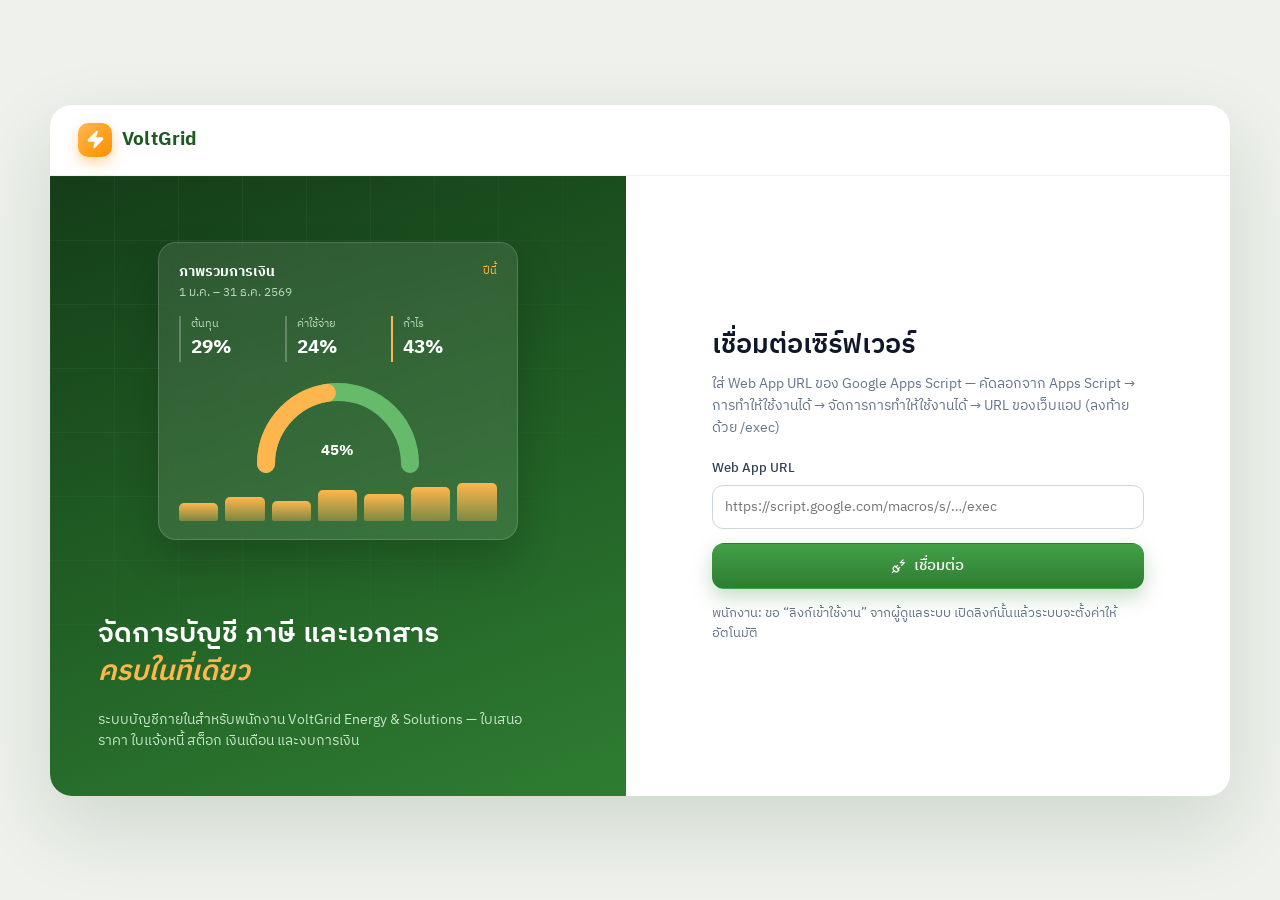
==== commit 73dd96ed: "Add PromptPay QR with amount to the payment box - Thai QR Payment (EMVCo) payload for mobile, tax ID" ====
--- a/index.html
+++ b/index.html
@@ -6,18 +6,30 @@
   <title>VoltGrid Accounting — ระบบบัญชีออนไลน์</title>
   <meta name="description" content="โปรแกรมบัญชีออนไลน์สำหรับ SME ไทย: ใบเสนอราคา ใบวางบิล ใบเสร็จ ซื้อ/ค่าใช้จ่าย สต็อก เงินเดือน สินทรัพย์ งบการเงิน ภาษี">
   <meta name="theme-color" content="#1f5a23">
-  <link rel="icon" href="data:image/svg+xml,%3Csvg xmlns='http://www.w3.org/2000/svg' viewBox='0 0 32 32'%3E%3Crect width='32' height='32' rx='8' fill='%232E7D32'/%3E%3Cpath d='M18 4 8 18h7l-2 10 10-14h-7z' fill='%23FF8F00'/%3E%3C/svg%3E">
+  <!-- รูปและข้อความตอนแชร์ลิงก์ (LINE / Facebook / X) — เปลี่ยนรูปได้โดยแทนที่ไฟล์ assets/share.png -->
+  <meta property="og:type" content="website">
+  <meta property="og:site_name" content="VoltGrid Accounting">
+  <meta property="og:title" content="VoltGrid Accounting — ระบบบัญชีออนไลน์">
+  <meta property="og:description" content="ระบบบัญชีภายในของ VoltGrid Energy &amp; Solutions Co., Ltd. — ใบเสนอราคา ใบแจ้งหนี้ สต็อก เงินเดือน และงบการเงิน">
+  <meta property="og:url" content="https://narakornee-maker.github.io/accflow/">
+  <meta property="og:image" content="https://narakornee-maker.github.io/accflow/assets/share.png">
+  <meta property="og:image:width" content="1200">
+  <meta property="og:image:height" content="630">
+  <meta name="twitter:card" content="summary_large_image">
+  <meta name="twitter:image" content="https://narakornee-maker.github.io/accflow/assets/share.png">
+  <link rel="apple-touch-icon" id="apple-icon" href="assets/icon.png">
+  <link rel="icon" id="favicon" href="data:image/svg+xml,%3Csvg xmlns='http://www.w3.org/2000/svg' viewBox='0 0 32 32'%3E%3Crect width='32' height='32' rx='8' fill='%232E7D32'/%3E%3Cpath d='M18 4 8 18h7l-2 10 10-14h-7z' fill='%23FF8F00'/%3E%3C/svg%3E">
   <link rel="preconnect" href="https://fonts.googleapis.com">
   <link rel="preconnect" href="https://fonts.gstatic.com" crossorigin>
-  <link href="https://fonts.googleapis.com/css2?family=IBM+Plex+Sans+Thai:wght@300;400;500;600;700&display=swap" rel="stylesheet">
+  <link href="https://fonts.googleapis.com/css2?family=IBM+Plex+Sans+Thai:wght@300;400;500;600;700&family=Sarabun:wght@400;600;700&display=swap" rel="stylesheet">
   <link rel="stylesheet" href="css/style.css">
 </head>
 <body>
   <div class="app">
     <aside class="sidebar" id="sidebar">
       <div class="brand">
-        <div class="brand-logo"><i data-lucide="zap" class="ic"></i></div>
-        <div><b>VoltGrid</b><small>Energy &amp; Solutions · บัญชี</small></div>
+        <div class="brand-logo" id="brand-logo"><i data-lucide="zap" class="ic"></i></div>
+        <div class="brand-txt"><b id="brand-name">VoltGrid</b><small id="brand-sub">Energy &amp; Solutions · บัญชี</small></div>
       </div>
       <nav class="nav" id="nav"></nav>
       <div class="sidebar-foot" id="sidebar-foot"></div>
@@ -30,6 +42,7 @@
           <h1 id="page-title">แดชบอร์ด</h1>
         </div>
         <div class="topbar-right">
+          <div class="dropdown" id="co-dd"></div>
           <button id="sync-status" class="sync-pill" onclick="Sync.refresh({ quiet: false })" title="ซิงก์ข้อมูล"></button>
           <div class="dropdown" id="new-doc-dd">
             <button class="btn btn-primary btn-sm" onclick="App.toggleDropdown('new-doc-dd', event)"><i data-lucide="plus" class="ic"></i><span class="hide-sm">สร้างเอกสารใหม่</span><i data-lucide="chevron-down" class="ic"></i></button>
@@ -44,6 +57,7 @@
 
   <script src="vendor/lucide.min.js"></script>
   <script src="vendor/chart.umd.min.js"></script>
+  <script src="vendor/qrcode.js"></script>
   <script src="js/config.js"></script>
   <script src="js/util.js"></script>
   <script src="js/store.js"></script>
@@ -60,6 +74,8 @@
   <script src="js/pages/accounting.js"></script>
   <script src="js/pages/reports.js"></script>
   <script src="js/pages/settings.js"></script>
+  <script src="js/pages/letters.js"></script>
+  <script src="js/pages/files.js"></script>
   <script src="js/app.js"></script>
 </body>
 </html>
--- a/css/style.css
+++ b/css/style.css
@@ -454,7 +454,7 @@
 .auth-google { display: flex; justify-content: center; min-height: 44px; align-items: center; }
 .auth-or { display: flex; align-items: center; gap: 12px; color: var(--muted-2); font-size: 12.5px; }
 .auth-or::before, .auth-or::after { content: ''; flex: 1; height: 1px; background: var(--border); }
-.auth-err { display: none; background: var(--danger-50); color: #991b1b; border: 1px solid #fecaca; border-radius: 10px; padding: 9px 12px; font-size: 13.5px; }
+.auth-err { white-space: pre-line; word-break: break-word; display: none; background: var(--danger-50); color: #991b1b; border: 1px solid #fecaca; border-radius: 10px; padding: 9px 12px; font-size: 13.5px; }
 .auth-err.show { display: block; animation: aShake .35s; }
 .auth-note { font-size: 13px; color: var(--muted); margin: 0; display: flex; gap: 6px; align-items: center; flex-wrap: wrap; }
 .auth-note .ic { width: 15px; height: 15px; color: var(--primary); }
@@ -479,3 +479,44 @@
   .auth-top { padding: 14px 18px; }
 }
 @media (prefers-reduced-motion: reduce) { #auth * { animation-duration: .01s !important; animation-delay: 0s !important; } }
+
+/* ============================================================
+ * หนังสือส่งมอบงาน (editor)
+ * ============================================================ */
+.letter-edit { grid-template-columns: minmax(0, 1fr) 320px; align-items: start; }
+.letter-stage { background: #e7ebe5; border-radius: 14px; padding: 24px; overflow-x: auto; }
+.letter-paper .page { width: 210mm; min-height: 297mm; margin: 0 auto; padding: 16mm 18mm 18mm 22mm; background: #fff; box-shadow: 0 6px 30px rgba(20, 61, 24, .14); position: relative; }
+@media (max-width: 900px) { .letter-edit { grid-template-columns: 1fr; } .letter-stage { padding: 10px; } .letter-paper .page { padding: 10mm; } }
+
+/* ---------------- Custom brand logo ---------------- */
+.brand-logo { overflow: hidden; flex-shrink: 0; }
+.brand-logo.has-img, .auth-logo.has-img { background: #fff; box-shadow: 0 4px 12px rgba(0, 0, 0, .18); }
+.brand-logo img, .auth-logo img { width: 100%; height: 100%; object-fit: contain; display: block; }
+.auth-logo { overflow: hidden; }
+.brand-txt { min-width: 0; }
+.brand-txt b, .brand-txt small { white-space: nowrap; overflow: hidden; text-overflow: ellipsis; max-width: 168px; }
+.brand-prev { display: inline-flex; align-items: center; gap: 10px; padding: 10px 16px 10px 12px; border-radius: 12px; background: linear-gradient(180deg, var(--navy), var(--navy-2)); color: #fff; }
+.brand-prev b { display: block; font-size: 15px; } .brand-prev small { font-size: 11px; color: #a8cbaa; }
+
+/* ---------------- Attachments ---------------- */
+.attach { border: 1px solid var(--border); border-radius: 12px; padding: 12px 14px; background: var(--surface-2); }
+.pv-sec .attach { border: 0; padding: 0; background: none; }
+.attach-h { display: inline-flex; align-items: center; gap: 7px; font-size: 13.5px; }
+.attach-h .ic { width: 16px; height: 16px; color: var(--primary); }
+.attach-list { margin-top: 8px; display: flex; flex-direction: column; gap: 6px; }
+.attach-item { display: flex; align-items: center; gap: 8px; padding: 7px 10px; background: #fff; border: 1px solid var(--border); border-radius: 10px; font-size: 13px; }
+.attach-item > .ic { color: var(--muted); }
+.dropzone { display: flex; flex-direction: column; align-items: center; gap: 6px; padding: 22px 16px; border: 2px dashed var(--border-strong); border-radius: 12px; color: var(--muted); cursor: pointer; text-align: center; transition: .15s; }
+.dropzone:hover, .dropzone.over { border-color: var(--primary); background: var(--primary-50); color: var(--primary-700); }
+.dropzone .ic { width: 28px; height: 28px; }
+.clip { display: inline-flex; align-items: center; gap: 2px; font-size: 11.5px; color: var(--muted); font-weight: 500; }
+.clip .ic { width: 13px; height: 13px; }
+
+/* ---------------- Company switcher ---------------- */
+.co-btn { display: inline-flex; align-items: center; gap: 7px; height: 34px; padding: 0 10px; border: 1px solid var(--border); border-radius: 9px; background: #fff; font: inherit; font-size: 13px; font-weight: 500; color: var(--text-2); cursor: pointer; max-width: 260px; }
+.co-btn:hover { border-color: var(--primary); color: var(--primary-700); }
+.co-btn span { overflow: hidden; text-overflow: ellipsis; white-space: nowrap; }
+.co-btn .ic { width: 15px; height: 15px; color: var(--muted); }
+.co-btn .ic:first-child { color: var(--primary); }
+.dropdown-menu .co-cur { background: var(--primary-50); color: var(--primary-700); font-weight: 600; }
+@media (max-width: 900px) { .co-btn span { display: none; } }
